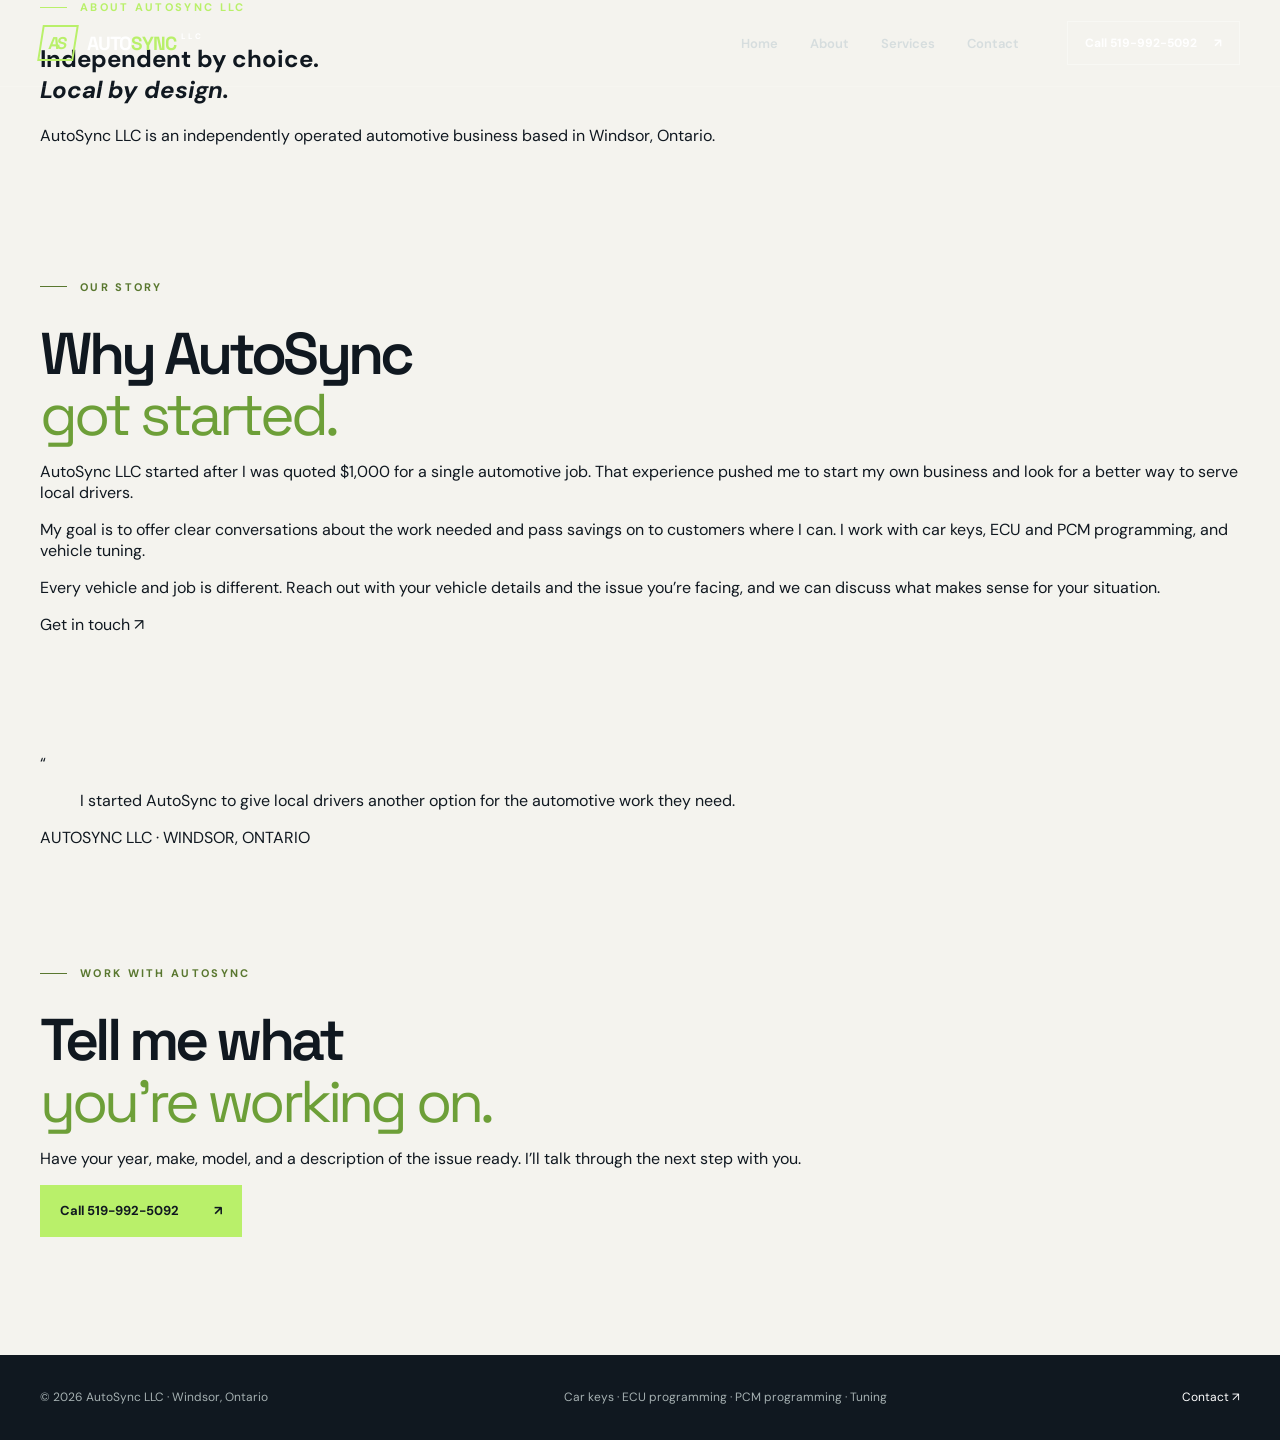
==== about.html @ 74d3ee8d "Add AutoSync site pages (about.html)" ====
<!doctype html>
<html lang="en">
  <head>
    <meta charset="utf-8" />
    <meta name="viewport" content="width=device-width, initial-scale=1" />
    <meta name="theme-color" content="#101820" />
    <meta name="description" content="Meet AutoSync LLC, an independent automotive key, programming, and tuning business based in Windsor, Ontario." />
    <title>About AutoSync LLC | Windsor, Ontario</title>
    <link rel="icon" href="favicon.svg" type="image/svg+xml" />
    <link rel="stylesheet" href="styles.css" />
  </head>
  <body>
    <header class="site-header"><div class="container header-inner"><a class="brand" href="index.html" aria-label="AutoSync LLC home"><span class="brand-mark" aria-hidden="true">A<span>S</span></span><span class="brand-name">AUTO<span>SYNC</span><small>LLC</small></span></a><nav class="site-nav" aria-label="Main navigation"><a href="index.html">Home</a><a href="about.html" aria-current="page">About</a><a href="services.html">Services</a><a href="contact.html">Contact</a></nav><a class="header-call" href="tel:+15199925092">Call 519-992-5092 <span aria-hidden="true">↗</span></a></div></header>
    <main id="top">
      <section class="inner-hero"><div class="container"><p class="eyebrow"><span class="eyebrow-line"></span> ABOUT AUTOSYNC LLC</p><h1>Independent by choice.<br /><em>Local by design.</em></h1><p>AutoSync LLC is an independently operated automotive business based in Windsor, Ontario.</p></div></section>
      <section class="section about-section"><div class="container about-grid"><div><p class="eyebrow dark"><span class="eyebrow-line"></span> OUR STORY</p><h2>Why AutoSync<br /><em>got started.</em></h2></div><div class="about-copy"><p>AutoSync LLC started after I was quoted $1,000 for a single automotive job. That experience pushed me to start my own business and look for a better way to serve local drivers.</p><p>My goal is to offer clear conversations about the work needed and pass savings on to customers where I can. I work with car keys, ECU and PCM programming, and vehicle tuning.</p><p>Every vehicle and job is different. Reach out with your vehicle details and the issue you’re facing, and we can discuss what makes sense for your situation.</p><a class="text-cta" href="contact.html">Get in touch <span aria-hidden="true">↗</span></a></div></div></section>
      <section class="statement-section"><div class="container statement-inner"><span class="statement-mark">“</span><blockquote>I started AutoSync to give local drivers another option for the automotive work they need.</blockquote><span class="statement-credit">AUTOSYNC LLC · WINDSOR, ONTARIO</span></div></section>
      <section class="section next-step"><div class="container next-step-inner"><div><p class="eyebrow dark"><span class="eyebrow-line"></span> WORK WITH AUTOSYNC</p><h2>Tell me what<br /><em>you’re working on.</em></h2></div><div><p>Have your year, make, model, and a description of the issue ready. I’ll talk through the next step with you.</p><a class="button button-primary" href="tel:+15199925092">Call 519-992-5092 <span aria-hidden="true">↗</span></a></div></div></section>
    </main>
    <footer class="site-footer"><div class="container footer-inner"><span>© <span id="year">2026</span> AutoSync LLC · Windsor, Ontario</span><span>Car keys · ECU programming · PCM programming · Tuning</span><a href="contact.html">Contact ↗</a></div></footer>
    <script src="script.js" defer></script>
  </body>
</html>
---- styles.css ----
@import url('https://fonts.googleapis.com/css2?family=DM+Sans:wght@400;500;600;700&family=Space+Grotesk:wght@400;500;600;700&display=swap');

:root{--ink:#101820;--ink-2:#17232d;--paper:#f4f3ee;--line:#d9ddd9;--muted:#5f6a70;--lime:#b9f06a;--white:#fff;font-family:'DM Sans',Arial,sans-serif;color:var(--ink);background:var(--paper);scroll-behavior:smooth}*{box-sizing:border-box}body{margin:0}a{color:inherit;text-decoration:none}button,a{ -webkit-tap-highlight-color:transparent}a:focus-visible{outline:3px solid var(--lime);outline-offset:4px}.container{width:min(1200px,calc(100% - 48px));margin-inline:auto}.site-header{position:absolute;z-index:10;top:0;left:0;right:0;color:var(--white);border-bottom:1px solid rgba(255,255,255,.13)}.header-inner{height:86px;display:flex;align-items:center;gap:48px}.brand{display:flex;align-items:center;gap:11px;flex-shrink:0}.brand-mark{display:flex;align-items:center;justify-content:center;width:36px;height:36px;border:2px solid var(--lime);transform:skew(-9deg);font:700 17px 'Space Grotesk',sans-serif;letter-spacing:-3px;padding-right:3px;color:var(--lime)}.brand-mark span,.brand-name span{color:var(--lime)}.brand-name{font:700 19px 'Space Grotesk',sans-serif;letter-spacing:-1px;white-space:nowrap}.brand-name small{font:700 8px 'DM Sans',sans-serif;letter-spacing:2px;margin-left:5px;vertical-align:top}.site-nav{display:flex;gap:32px;margin-left:auto}.site-nav a{font-size:13px;font-weight:600;color:#d6ddde;transition:color .2s}.site-nav a:hover,.site-footer a:hover{color:var(--lime)}.header-call{font-size:12px;white-space:nowrap;font-weight:700;padding:13px 17px;border:1px solid rgba(255,255,255,.35);transition:background .2s,color .2s}.header-call:hover{background:var(--lime);border-color:var(--lime);color:var(--ink)}.header-call span{margin-left:14px}.hero{min-height:710px;background:var(--ink);color:var(--white);position:relative;overflow:hidden}.hero:after{content:"";position:absolute;inset:0;opacity:.15;background-image:linear-gradient(rgba(185,240,106,.15) 1px,transparent 1px),linear-gradient(90deg,rgba(185,240,106,.15) 1px,transparent 1px);background-size:80px 80px;mask-image:linear-gradient(90deg,transparent 20%,#000 100%);pointer-events:none}.hero-glow{position:absolute;width:800px;height:800px;right:-150px;top:-100px;background:radial-gradient(circle,rgba(115,159,74,.21),transparent 60%)}.hero-inner{position:relative;z-index:1;display:grid;grid-template-columns:1.05fr .95fr;align-items:center;min-height:710px;padding-top:86px}.hero-copy{padding:70px 0 90px}.eyebrow{display:flex;align-items:center;gap:13px;color:var(--lime);font-size:11px;letter-spacing:2.3px;font-weight:700;margin:0 0 29px}.eyebrow-line{width:27px;height:1px;background:currentColor}.eyebrow.dark{color:#59772f}.hero h1,.section h2{font-family:'Space Grotesk',sans-serif;letter-spacing:-.065em;line-height:1.04;font-weight:600;margin:0}.hero h1{font-size:clamp(48px,5.7vw,79px);white-space:nowrap}.hero h1 em,.section h2 em{font-weight:400;font-style:normal;color:var(--lime)}.hero-lede{max-width:510px;color:#afbbbe;font-size:17px;line-height:1.7;margin:30px 0 32px}.hero-actions{display:flex;gap:12px;flex-wrap:wrap}.button{min-height:52px;display:inline-flex;align-items:center;justify-content:space-between;gap:35px;padding:0 20px;font-size:13px;font-weight:700;transition:transform .2s,background .2s}.button:hover{transform:translateY(-3px)}.button-primary{background:var(--lime);color:var(--ink)}.button-primary:hover{background:#d0ff91}.button-outline{border:1px solid #657075;color:var(--white)}.button-outline:hover{background:#25343e}.hero-proof{display:flex;align-items:center;gap:11px;margin-top:60px;color:#a0adb0;font-size:12px}.proof-dot{width:7px;height:7px;border-radius:50%;background:var(--lime);box-shadow:0 0 0 5px rgba(185,240,106,.13)}.hero-art{height:500px;position:relative;display:grid;place-items:center}.art-orbit{position:absolute;border:1px solid rgba(185,240,106,.17);border-radius:50%;transform:rotate(-22deg)}.orbit-one{width:365px;height:365px}.orbit-two{width:525px;height:525px}.art-chip{width:260px;height:260px;display:grid;place-items:center;background:linear-gradient(135deg,#33454c,#16242d 68%);border:1px solid #5d7568;box-shadow:0 25px 80px #071014,0 0 0 18px rgba(185,240,106,.025);transform:rotate(-12deg);position:relative}.art-chip:before,.art-chip:after{content:"";position:absolute;inset:-11px 44px;border-top:5px dashed #8ead81;border-bottom:5px dashed #8ead81;opacity:.55}.art-chip:after{transform:rotate(90deg)}.chip-core{width:175px;height:175px;display:grid;place-items:center;border:1px solid #48634d;background:linear-gradient(145deg,#1d3333,#101b22);box-shadow:inset 0 0 35px rgba(185,240,106,.08)}.chip-core>span{font:700 68px 'Space Grotesk',sans-serif;letter-spacing:-24px;padding-right:21px;color:#d5e2d1}.chip-core>span span{color:var(--lime)}.art-label{position:absolute;background:#24343a;border:1px solid #4f695f;color:#d9e7dc;padding:12px 17px;font:700 11px 'Space Grotesk',sans-serif;letter-spacing:1.3px;box-shadow:0 15px 35px rgba(0,0,0,.2)}.label-icon{color:var(--lime);font-size:18px;vertical-align:-2px;margin-right:10px}.label-one{top:95px;right:-10px}.label-two{bottom:100px;left:-15px}.art-coordinate{position:absolute;bottom:0;right:5px;color:#829394;font:10px 'Space Grotesk',sans-serif;letter-spacing:2px}.section{padding:118px 0}.section-heading{display:flex;justify-content:space-between;align-items:end;gap:60px;margin-bottom:45px}.section h2{font-size:clamp(38px,4.6vw,61px)}.section h2 em{color:#6d9f38}.section-heading>p{max-width:410px;color:var(--muted);line-height:1.75;font-size:15px;margin:0 0 4px}.service-grid{display:grid;grid-template-columns:repeat(4,1fr);gap:16px}.service-card{min-height:350px;background:#fff;border:1px solid #e3e6e1;padding:30px;display:flex;flex-direction:column;transition:transform .2s,box-shadow .2s}.service-card:hover{transform:translateY(-5px);box-shadow:0 20px 40px rgba(16,24,32,.08)}.service-num{color:#87948b;font:12px 'Space Grotesk',sans-serif;letter-spacing:1px}.service-symbol{margin:31px 0 26px;width:62px;height:62px;display:grid;place-items:center;border:1px solid #c9dcc2;background:#f4faee;color:#668d46;font-size:31px;font-family:'Space Grotesk',sans-serif}.service-card h3{font:600 26px 'Space Grotesk',sans-serif;letter-spacing:-1px;margin:0 0 12px}.service-card p{font-size:14px;line-height:1.65;color:var(--muted);margin:0 0 24px}.service-card a{margin-top:auto;font-size:13px;font-weight:700;display:flex;justify-content:space-between;border-top:1px solid #e7ebe6;padding-top:17px}.service-card a:hover{color:#5b8c27}.process{background:var(--ink-2);color:#fff}.process-inner{display:grid;grid-template-columns:1fr 1fr;gap:100px}.process h2 em{color:var(--lime)}.process-lede{color:#b2bec0;max-width:390px;line-height:1.7;margin-top:27px}.steps{list-style:none;padding:0;margin:0}.steps li{display:grid;grid-template-columns:54px 1fr;gap:22px;border-bottom:1px solid #38464c;padding:23px 0 27px}.steps li:first-child{padding-top:0}.steps li>span{color:var(--lime);font:500 14px 'Space Grotesk',sans-serif;padding-top:4px}.steps h3{font:600 20px 'Space Grotesk',sans-serif;margin:0 0 8px}.steps p{color:#aebbbd;font-size:14px;line-height:1.6;margin:0}.contact-inner{display:grid;grid-template-columns:1fr 1fr;gap:90px;align-items:center}.contact h2{margin-bottom:24px}.contact p:not(.eyebrow){color:var(--muted);line-height:1.7;max-width:370px}.contact-card{background:#fff;border:1px solid #dfe5db;padding:34px 35px 15px;box-shadow:20px 20px 0 #e6eddf}.contact-card-label{font-size:11px;font-weight:700;letter-spacing:2px;color:#668d46;display:block;margin-bottom:18px}.contact-link{display:grid;grid-template-columns:1fr auto;gap:4px 15px;padding:23px 0;border-top:1px solid #e5e9e3;overflow-wrap:anywhere}.contact-link span{grid-column:1;color:#6d777b;font-size:12px}.contact-link strong{font:600 clamp(18px,2.1vw,27px) 'Space Grotesk',sans-serif;letter-spacing:-1px}.contact-link b{grid-column:2;grid-row:1/3;align-self:center;font-size:20px;font-weight:400}.contact-link:hover{color:#598c28}.site-footer{background:#101820;color:#a5b0b1}.footer-inner{min-height:85px;display:flex;align-items:center;justify-content:space-between;gap:15px;font-size:12px}.footer-inner a{color:#fff;white-space:nowrap}
@media(max-width:1050px){.service-grid{grid-template-columns:repeat(2,1fr)}.site-nav{gap:18px}.hero h1{font-size:clamp(46px,5.5vw,64px)}.hero-art{transform:scale(.82);transform-origin:center}.process-inner,.contact-inner{gap:50px}}@media(max-width:760px){.container{width:min(100% - 36px,600px)}.header-inner{height:72px}.site-header{position:absolute}.site-nav{display:none}.header-call{margin-left:auto;padding:10px;font-size:0}.header-call span{font-size:18px;margin:0}.hero{min-height:0}.hero-inner{min-height:0;display:flex;flex-direction:column;padding-top:72px}.hero-copy{padding:76px 0 20px;align-self:stretch}.hero h1{font-size:clamp(45px,9vw,70px);white-space:normal}.hero-lede{font-size:16px}.hero-proof{margin-top:35px}.hero-art{height:340px;width:100%;transform:scale(.7);margin:-10px 0 -45px}.art-coordinate{display:none}.section{padding:78px 0}.section-heading,.process-inner,.contact-inner{display:block}.section-heading>p{margin-top:25px}.service-grid{grid-template-columns:1fr}.service-card{min-height:0}.process .steps{margin-top:50px}.contact-card{margin:40px 20px 10px 0}.footer-inner{padding:25px 0;flex-wrap:wrap}.footer-inner span:nth-child(2){order:3;flex-basis:100%}}@media(max-width:420px){.brand-name{font-size:16px}.hero h1{font-size:43px}.hero-art{transform:scale(.58);margin:-30px 0 -70px}.button{width:100%}.contact-card{padding:24px 23px 5px}.contact-link strong{font-size:17px}}
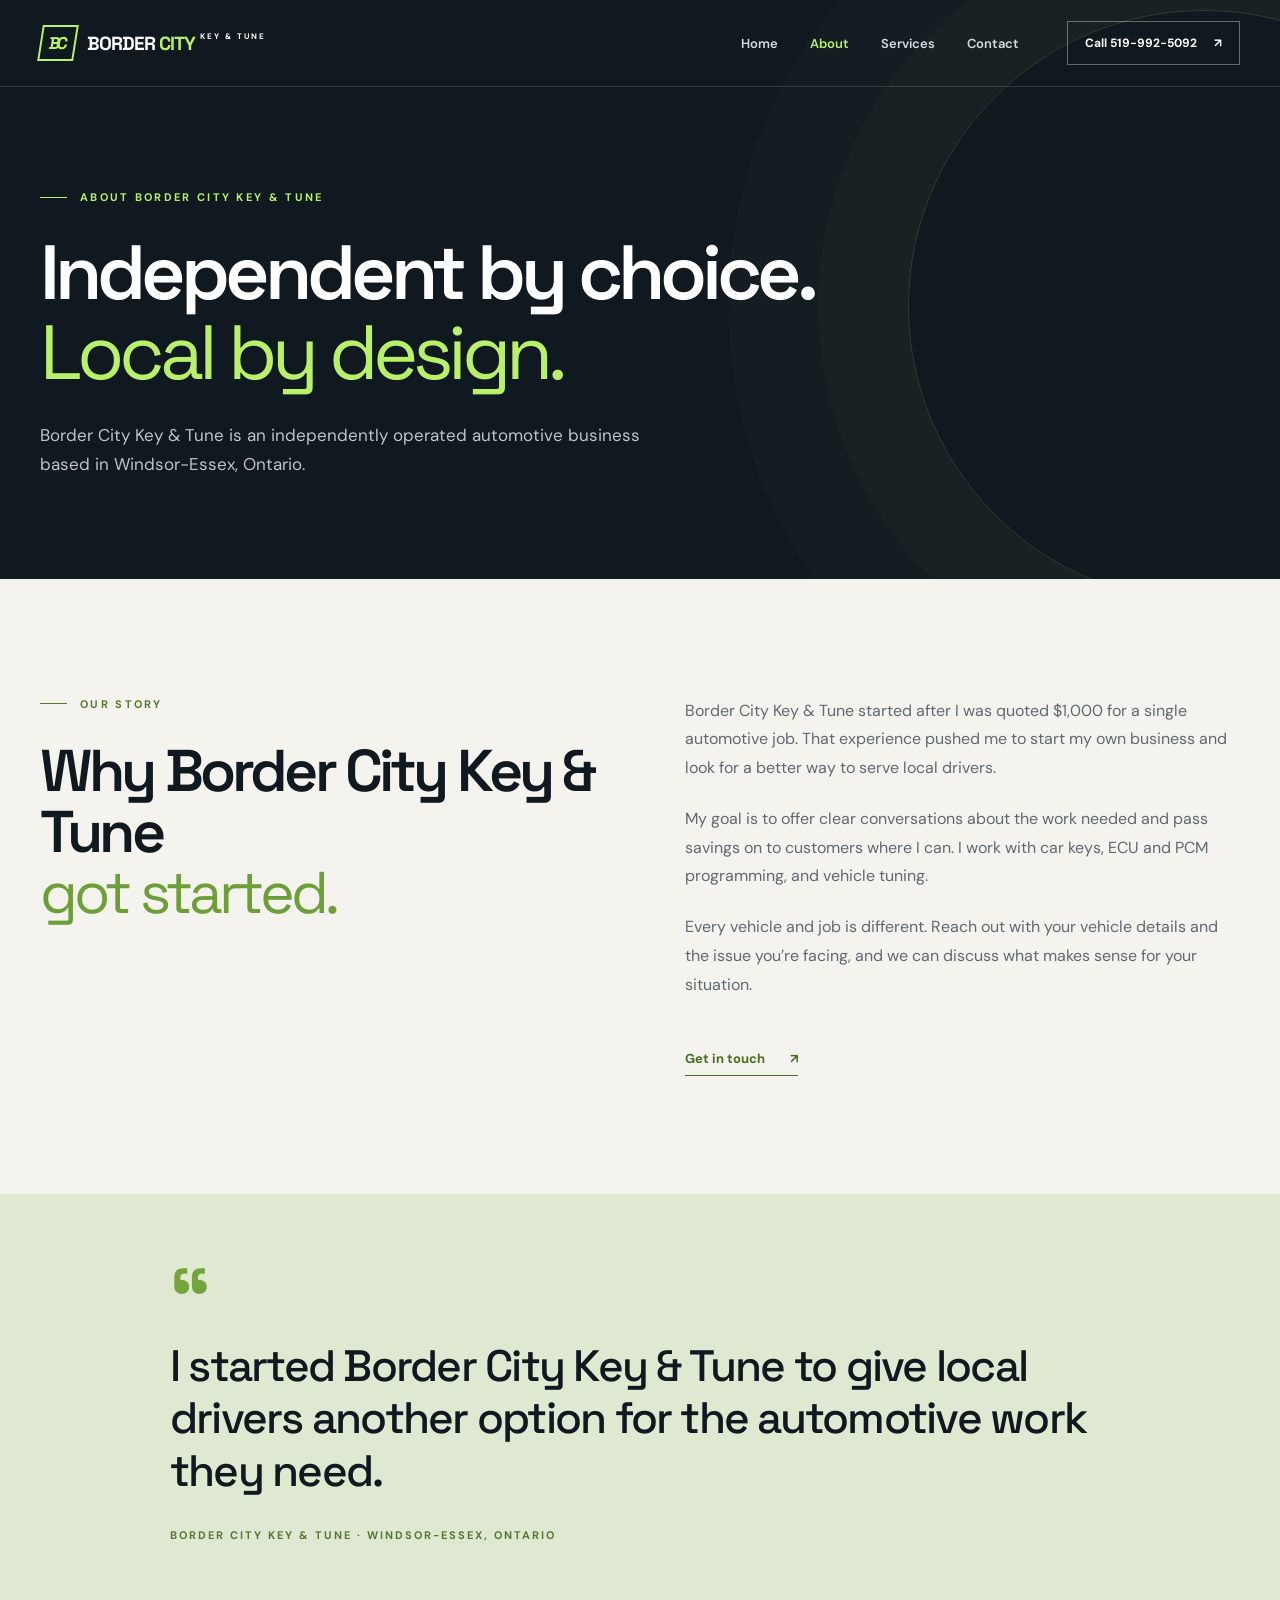
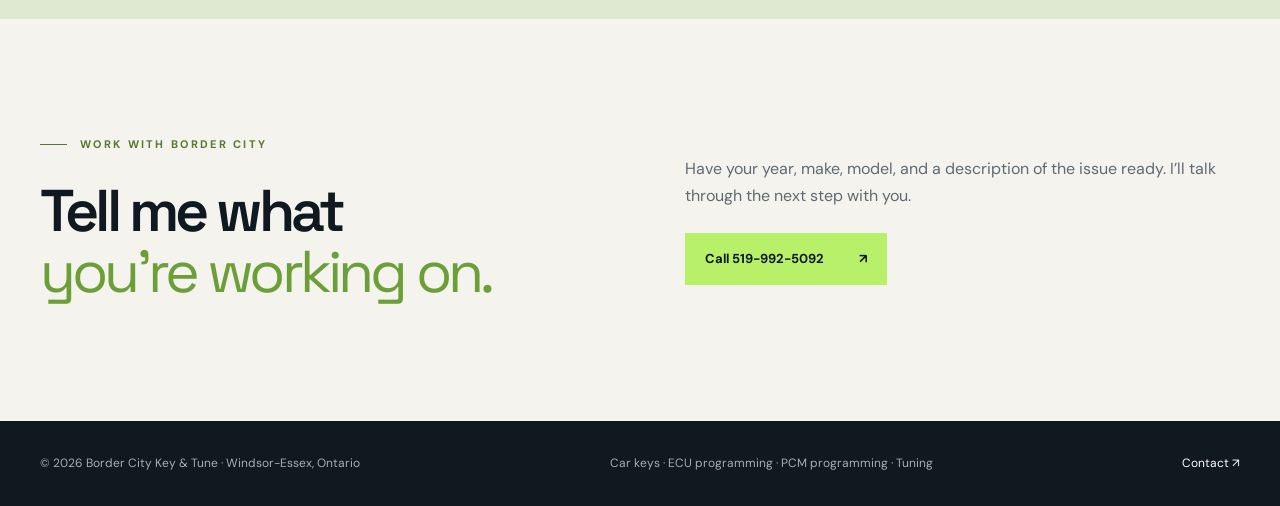
==== commit c37eafb4: "Rebrand as Border City Key and Tune (about.html)" ====
--- a/about.html
+++ b/about.html
@@ -1,24 +1,24 @@
-<!doctype html>
-<html lang="en">
-  <head>
-    <meta charset="utf-8" />
-    <meta name="viewport" content="width=device-width, initial-scale=1" />
-    <meta name="theme-color" content="#101820" />
-    <meta name="description" content="Meet AutoSync LLC, an independent automotive key, programming, and tuning business based in Windsor, Ontario." />
-    <title>About AutoSync LLC | Windsor, Ontario</title>
-    <link rel="icon" href="favicon.svg" type="image/svg+xml" />
-    <link rel="stylesheet" href="styles.css" />
-  </head>
-  <body>
-    <header class="site-header"><div class="container header-inner"><a class="brand" href="index.html" aria-label="AutoSync LLC home"><span class="brand-mark" aria-hidden="true">A<span>S</span></span><span class="brand-name">AUTO<span>SYNC</span><small>LLC</small></span></a><nav class="site-nav" aria-label="Main navigation"><a href="index.html">Home</a><a href="about.html" aria-current="page">About</a><a href="services.html">Services</a><a href="contact.html">Contact</a></nav><a class="header-call" href="tel:+15199925092">Call 519-992-5092 <span aria-hidden="true">↗</span></a></div></header>
-    <main id="top">
-      <section class="inner-hero"><div class="container"><p class="eyebrow"><span class="eyebrow-line"></span> ABOUT AUTOSYNC LLC</p><h1>Independent by choice.<br /><em>Local by design.</em></h1><p>AutoSync LLC is an independently operated automotive business based in Windsor, Ontario.</p></div></section>
-      <section class="section about-section"><div class="container about-grid"><div><p class="eyebrow dark"><span class="eyebrow-line"></span> OUR STORY</p><h2>Why AutoSync<br /><em>got started.</em></h2></div><div class="about-copy"><p>AutoSync LLC started after I was quoted $1,000 for a single automotive job. That experience pushed me to start my own business and look for a better way to serve local drivers.</p><p>My goal is to offer clear conversations about the work needed and pass savings on to customers where I can. I work with car keys, ECU and PCM programming, and vehicle tuning.</p><p>Every vehicle and job is different. Reach out with your vehicle details and the issue you’re facing, and we can discuss what makes sense for your situation.</p><a class="text-cta" href="contact.html">Get in touch <span aria-hidden="true">↗</span></a></div></div></section>
-      <section class="statement-section"><div class="container statement-inner"><span class="statement-mark">“</span><blockquote>I started AutoSync to give local drivers another option for the automotive work they need.</blockquote><span class="statement-credit">AUTOSYNC LLC · WINDSOR, ONTARIO</span></div></section>
-      <section class="section next-step"><div class="container next-step-inner"><div><p class="eyebrow dark"><span class="eyebrow-line"></span> WORK WITH AUTOSYNC</p><h2>Tell me what<br /><em>you’re working on.</em></h2></div><div><p>Have your year, make, model, and a description of the issue ready. I’ll talk through the next step with you.</p><a class="button button-primary" href="tel:+15199925092">Call 519-992-5092 <span aria-hidden="true">↗</span></a></div></div></section>
-    </main>
-    <footer class="site-footer"><div class="container footer-inner"><span>© <span id="year">2026</span> AutoSync LLC · Windsor, Ontario</span><span>Car keys · ECU programming · PCM programming · Tuning</span><a href="contact.html">Contact ↗</a></div></footer>
-    <script src="script.js" defer></script>
-  </body>
-</html>
+<!doctype html>
+<html lang="en">
+  <head>
+    <meta charset="utf-8" />
+    <meta name="viewport" content="width=device-width, initial-scale=1" />
+    <meta name="theme-color" content="#101820" />
+    <meta name="description" content="Meet Border City Key &amp; Tune, an independent automotive key, programming, and tuning business based in Windsor-Essex, Ontario." />
+    <title>About Border City Key &amp; Tune | Windsor-Essex, Ontario</title>
+    <link rel="icon" href="favicon.svg" type="image/svg+xml" />
+    <link rel="stylesheet" href="styles.css" />
+  </head>
+  <body>
+    <header class="site-header"><div class="container header-inner"><a class="brand" href="index.html" aria-label="Border City Key &amp; Tune home"><span class="brand-mark" aria-hidden="true">B<span>C</span></span><span class="brand-name">BORDER <span>CITY</span><small>KEY &amp; TUNE</small></span></a><nav class="site-nav" aria-label="Main navigation"><a href="index.html">Home</a><a href="about.html" aria-current="page">About</a><a href="services.html">Services</a><a href="contact.html">Contact</a></nav><a class="header-call" href="tel:+15199925092">Call 519-992-5092 <span aria-hidden="true">↗</span></a></div></header>
+    <main id="top">
+      <section class="inner-hero"><div class="container"><p class="eyebrow"><span class="eyebrow-line"></span> ABOUT BORDER CITY KEY & TUNE</p><h1>Independent by choice.<br /><em>Local by design.</em></h1><p>Border City Key &amp; Tune is an independently operated automotive business based in Windsor-Essex, Ontario.</p></div></section>
+      <section class="section about-section"><div class="container about-grid"><div><p class="eyebrow dark"><span class="eyebrow-line"></span> OUR STORY</p><h2>Why Border City Key &amp; Tune<br /><em>got started.</em></h2></div><div class="about-copy"><p>Border City Key &amp; Tune started after I was quoted $1,000 for a single automotive job. That experience pushed me to start my own business and look for a better way to serve local drivers.</p><p>My goal is to offer clear conversations about the work needed and pass savings on to customers where I can. I work with car keys, ECU and PCM programming, and vehicle tuning.</p><p>Every vehicle and job is different. Reach out with your vehicle details and the issue you’re facing, and we can discuss what makes sense for your situation.</p><a class="text-cta" href="contact.html">Get in touch <span aria-hidden="true">↗</span></a></div></div></section>
+      <section class="statement-section"><div class="container statement-inner"><span class="statement-mark">“</span><blockquote>I started Border City Key &amp; Tune to give local drivers another option for the automotive work they need.</blockquote><span class="statement-credit">BORDER CITY KEY & TUNE · WINDSOR-ESSEX, ONTARIO</span></div></section>
+      <section class="section next-step"><div class="container next-step-inner"><div><p class="eyebrow dark"><span class="eyebrow-line"></span> WORK WITH BORDER CITY</p><h2>Tell me what<br /><em>you’re working on.</em></h2></div><div><p>Have your year, make, model, and a description of the issue ready. I’ll talk through the next step with you.</p><a class="button button-primary" href="tel:+15199925092">Call 519-992-5092 <span aria-hidden="true">↗</span></a></div></div></section>
+    </main>
+    <footer class="site-footer"><div class="container footer-inner"><span>© <span id="year">2026</span> Border City Key &amp; Tune · Windsor-Essex, Ontario</span><span>Car keys · ECU programming · PCM programming · Tuning</span><a href="contact.html">Contact ↗</a></div></footer>
+    <script src="script.js" defer></script>
+  </body>
+</html>
 
--- a/styles.css
+++ b/styles.css
@@ -3,3 +3,8 @@
 :root{--ink:#101820;--ink-2:#17232d;--paper:#f4f3ee;--line:#d9ddd9;--muted:#5f6a70;--lime:#b9f06a;--white:#fff;font-family:'DM Sans',Arial,sans-serif;color:var(--ink);background:var(--paper);scroll-behavior:smooth}*{box-sizing:border-box}body{margin:0}a{color:inherit;text-decoration:none}button,a{ -webkit-tap-highlight-color:transparent}a:focus-visible{outline:3px solid var(--lime);outline-offset:4px}.container{width:min(1200px,calc(100% - 48px));margin-inline:auto}.site-header{position:absolute;z-index:10;top:0;left:0;right:0;color:var(--white);border-bottom:1px solid rgba(255,255,255,.13)}.header-inner{height:86px;display:flex;align-items:center;gap:48px}.brand{display:flex;align-items:center;gap:11px;flex-shrink:0}.brand-mark{display:flex;align-items:center;justify-content:center;width:36px;height:36px;border:2px solid var(--lime);transform:skew(-9deg);font:700 17px 'Space Grotesk',sans-serif;letter-spacing:-3px;padding-right:3px;color:var(--lime)}.brand-mark span,.brand-name span{color:var(--lime)}.brand-name{font:700 19px 'Space Grotesk',sans-serif;letter-spacing:-1px;white-space:nowrap}.brand-name small{font:700 8px 'DM Sans',sans-serif;letter-spacing:2px;margin-left:5px;vertical-align:top}.site-nav{display:flex;gap:32px;margin-left:auto}.site-nav a{font-size:13px;font-weight:600;color:#d6ddde;transition:color .2s}.site-nav a:hover,.site-footer a:hover{color:var(--lime)}.header-call{font-size:12px;white-space:nowrap;font-weight:700;padding:13px 17px;border:1px solid rgba(255,255,255,.35);transition:background .2s,color .2s}.header-call:hover{background:var(--lime);border-color:var(--lime);color:var(--ink)}.header-call span{margin-left:14px}.hero{min-height:710px;background:var(--ink);color:var(--white);position:relative;overflow:hidden}.hero:after{content:"";position:absolute;inset:0;opacity:.15;background-image:linear-gradient(rgba(185,240,106,.15) 1px,transparent 1px),linear-gradient(90deg,rgba(185,240,106,.15) 1px,transparent 1px);background-size:80px 80px;mask-image:linear-gradient(90deg,transparent 20%,#000 100%);pointer-events:none}.hero-glow{position:absolute;width:800px;height:800px;right:-150px;top:-100px;background:radial-gradient(circle,rgba(115,159,74,.21),transparent 60%)}.hero-inner{position:relative;z-index:1;display:grid;grid-template-columns:1.05fr .95fr;align-items:center;min-height:710px;padding-top:86px}.hero-copy{padding:70px 0 90px}.eyebrow{display:flex;align-items:center;gap:13px;color:var(--lime);font-size:11px;letter-spacing:2.3px;font-weight:700;margin:0 0 29px}.eyebrow-line{width:27px;height:1px;background:currentColor}.eyebrow.dark{color:#59772f}.hero h1,.section h2{font-family:'Space Grotesk',sans-serif;letter-spacing:-.065em;line-height:1.04;font-weight:600;margin:0}.hero h1{font-size:clamp(48px,5.7vw,79px);white-space:nowrap}.hero h1 em,.section h2 em{font-weight:400;font-style:normal;color:var(--lime)}.hero-lede{max-width:510px;color:#afbbbe;font-size:17px;line-height:1.7;margin:30px 0 32px}.hero-actions{display:flex;gap:12px;flex-wrap:wrap}.button{min-height:52px;display:inline-flex;align-items:center;justify-content:space-between;gap:35px;padding:0 20px;font-size:13px;font-weight:700;transition:transform .2s,background .2s}.button:hover{transform:translateY(-3px)}.button-primary{background:var(--lime);color:var(--ink)}.button-primary:hover{background:#d0ff91}.button-outline{border:1px solid #657075;color:var(--white)}.button-outline:hover{background:#25343e}.hero-proof{display:flex;align-items:center;gap:11px;margin-top:60px;color:#a0adb0;font-size:12px}.proof-dot{width:7px;height:7px;border-radius:50%;background:var(--lime);box-shadow:0 0 0 5px rgba(185,240,106,.13)}.hero-art{height:500px;position:relative;display:grid;place-items:center}.art-orbit{position:absolute;border:1px solid rgba(185,240,106,.17);border-radius:50%;transform:rotate(-22deg)}.orbit-one{width:365px;height:365px}.orbit-two{width:525px;height:525px}.art-chip{width:260px;height:260px;display:grid;place-items:center;background:linear-gradient(135deg,#33454c,#16242d 68%);border:1px solid #5d7568;box-shadow:0 25px 80px #071014,0 0 0 18px rgba(185,240,106,.025);transform:rotate(-12deg);position:relative}.art-chip:before,.art-chip:after{content:"";position:absolute;inset:-11px 44px;border-top:5px dashed #8ead81;border-bottom:5px dashed #8ead81;opacity:.55}.art-chip:after{transform:rotate(90deg)}.chip-core{width:175px;height:175px;display:grid;place-items:center;border:1px solid #48634d;background:linear-gradient(145deg,#1d3333,#101b22);box-shadow:inset 0 0 35px rgba(185,240,106,.08)}.chip-core>span{font:700 68px 'Space Grotesk',sans-serif;letter-spacing:-24px;padding-right:21px;color:#d5e2d1}.chip-core>span span{color:var(--lime)}.art-label{position:absolute;background:#24343a;border:1px solid #4f695f;color:#d9e7dc;padding:12px 17px;font:700 11px 'Space Grotesk',sans-serif;letter-spacing:1.3px;box-shadow:0 15px 35px rgba(0,0,0,.2)}.label-icon{color:var(--lime);font-size:18px;vertical-align:-2px;margin-right:10px}.label-one{top:95px;right:-10px}.label-two{bottom:100px;left:-15px}.art-coordinate{position:absolute;bottom:0;right:5px;color:#829394;font:10px 'Space Grotesk',sans-serif;letter-spacing:2px}.section{padding:118px 0}.section-heading{display:flex;justify-content:space-between;align-items:end;gap:60px;margin-bottom:45px}.section h2{font-size:clamp(38px,4.6vw,61px)}.section h2 em{color:#6d9f38}.section-heading>p{max-width:410px;color:var(--muted);line-height:1.75;font-size:15px;margin:0 0 4px}.service-grid{display:grid;grid-template-columns:repeat(4,1fr);gap:16px}.service-card{min-height:350px;background:#fff;border:1px solid #e3e6e1;padding:30px;display:flex;flex-direction:column;transition:transform .2s,box-shadow .2s}.service-card:hover{transform:translateY(-5px);box-shadow:0 20px 40px rgba(16,24,32,.08)}.service-num{color:#87948b;font:12px 'Space Grotesk',sans-serif;letter-spacing:1px}.service-symbol{margin:31px 0 26px;width:62px;height:62px;display:grid;place-items:center;border:1px solid #c9dcc2;background:#f4faee;color:#668d46;font-size:31px;font-family:'Space Grotesk',sans-serif}.service-card h3{font:600 26px 'Space Grotesk',sans-serif;letter-spacing:-1px;margin:0 0 12px}.service-card p{font-size:14px;line-height:1.65;color:var(--muted);margin:0 0 24px}.service-card a{margin-top:auto;font-size:13px;font-weight:700;display:flex;justify-content:space-between;border-top:1px solid #e7ebe6;padding-top:17px}.service-card a:hover{color:#5b8c27}.process{background:var(--ink-2);color:#fff}.process-inner{display:grid;grid-template-columns:1fr 1fr;gap:100px}.process h2 em{color:var(--lime)}.process-lede{color:#b2bec0;max-width:390px;line-height:1.7;margin-top:27px}.steps{list-style:none;padding:0;margin:0}.steps li{display:grid;grid-template-columns:54px 1fr;gap:22px;border-bottom:1px solid #38464c;padding:23px 0 27px}.steps li:first-child{padding-top:0}.steps li>span{color:var(--lime);font:500 14px 'Space Grotesk',sans-serif;padding-top:4px}.steps h3{font:600 20px 'Space Grotesk',sans-serif;margin:0 0 8px}.steps p{color:#aebbbd;font-size:14px;line-height:1.6;margin:0}.contact-inner{display:grid;grid-template-columns:1fr 1fr;gap:90px;align-items:center}.contact h2{margin-bottom:24px}.contact p:not(.eyebrow){color:var(--muted);line-height:1.7;max-width:370px}.contact-card{background:#fff;border:1px solid #dfe5db;padding:34px 35px 15px;box-shadow:20px 20px 0 #e6eddf}.contact-card-label{font-size:11px;font-weight:700;letter-spacing:2px;color:#668d46;display:block;margin-bottom:18px}.contact-link{display:grid;grid-template-columns:1fr auto;gap:4px 15px;padding:23px 0;border-top:1px solid #e5e9e3;overflow-wrap:anywhere}.contact-link span{grid-column:1;color:#6d777b;font-size:12px}.contact-link strong{font:600 clamp(18px,2.1vw,27px) 'Space Grotesk',sans-serif;letter-spacing:-1px}.contact-link b{grid-column:2;grid-row:1/3;align-self:center;font-size:20px;font-weight:400}.contact-link:hover{color:#598c28}.site-footer{background:#101820;color:#a5b0b1}.footer-inner{min-height:85px;display:flex;align-items:center;justify-content:space-between;gap:15px;font-size:12px}.footer-inner a{color:#fff;white-space:nowrap}
 @media(max-width:1050px){.service-grid{grid-template-columns:repeat(2,1fr)}.site-nav{gap:18px}.hero h1{font-size:clamp(46px,5.5vw,64px)}.hero-art{transform:scale(.82);transform-origin:center}.process-inner,.contact-inner{gap:50px}}@media(max-width:760px){.container{width:min(100% - 36px,600px)}.header-inner{height:72px}.site-header{position:absolute}.site-nav{display:none}.header-call{margin-left:auto;padding:10px;font-size:0}.header-call span{font-size:18px;margin:0}.hero{min-height:0}.hero-inner{min-height:0;display:flex;flex-direction:column;padding-top:72px}.hero-copy{padding:76px 0 20px;align-self:stretch}.hero h1{font-size:clamp(45px,9vw,70px);white-space:normal}.hero-lede{font-size:16px}.hero-proof{margin-top:35px}.hero-art{height:340px;width:100%;transform:scale(.7);margin:-10px 0 -45px}.art-coordinate{display:none}.section{padding:78px 0}.section-heading,.process-inner,.contact-inner{display:block}.section-heading>p{margin-top:25px}.service-grid{grid-template-columns:1fr}.service-card{min-height:0}.process .steps{margin-top:50px}.contact-card{margin:40px 20px 10px 0}.footer-inner{padding:25px 0;flex-wrap:wrap}.footer-inner span:nth-child(2){order:3;flex-basis:100%}}@media(max-width:420px){.brand-name{font-size:16px}.hero h1{font-size:43px}.hero-art{transform:scale(.58);margin:-30px 0 -70px}.button{width:100%}.contact-card{padding:24px 23px 5px}.contact-link strong{font-size:17px}}
 
+/* Multipage layout */
+.site-nav a[aria-current="page"]{color:var(--lime)}
+.story-strip{background:#e7eddc;border-bottom:1px solid #d8e1ca}.story-strip-inner{display:flex;align-items:center;justify-content:space-between;gap:30px;padding:26px 0}.story-strip p{font:500 17px/1.5 'Space Grotesk',sans-serif;letter-spacing:-.4px;margin:0;max-width:760px}.story-strip a,.text-cta{display:inline-flex;align-items:center;gap:25px;font-size:13px;font-weight:700;color:#466e21;white-space:nowrap}.story-strip a:hover,.text-cta:hover{color:#243f0a}.text-cta{margin-top:28px;border-bottom:1px solid currentColor;padding-bottom:8px}.inner-hero{background:var(--ink);color:#fff;padding:190px 0 100px;position:relative;overflow:hidden}.inner-hero:after{content:"";position:absolute;width:590px;height:590px;border:1px solid rgba(185,240,106,.17);border-radius:50%;right:-220px;top:10px;box-shadow:0 0 0 90px rgba(185,240,106,.025),0 0 0 180px rgba(185,240,106,.018);pointer-events:none}.inner-hero .container{position:relative;z-index:1}.inner-hero h1{font:600 clamp(47px,6vw,78px)/1.04 'Space Grotesk',sans-serif;letter-spacing:-.065em;margin:0}.inner-hero h1 em{font-style:normal;font-weight:400;color:var(--lime)}.inner-hero p:not(.eyebrow){max-width:620px;color:#bac6c8;font-size:17px;line-height:1.7;margin:28px 0 0}.about-grid,.next-step-inner,.contact-page-grid{display:grid;grid-template-columns:1fr 1fr;gap:90px}.about-copy p{color:var(--muted);line-height:1.8;font-size:16px;margin:0 0 22px}.statement-section{background:#dfe9d2;padding:75px 0}.statement-inner{max-width:940px}.statement-mark{font:700 80px 'Space Grotesk',sans-serif;color:#75a33d;line-height:.7}.statement-inner blockquote{font:500 clamp(27px,3.5vw,44px)/1.2 'Space Grotesk',sans-serif;letter-spacing:-.04em;margin:10px 0 25px}.statement-credit{font-size:11px;letter-spacing:2px;font-weight:700;color:#567733}.next-step-inner{align-items:center}.next-step-inner p:not(.eyebrow){color:var(--muted);line-height:1.7;margin:0 0 24px}.detail-list{display:grid;grid-template-columns:repeat(2,1fr);gap:16px}.detail-list article{background:#fff;border:1px solid #e3e6e1;padding:35px;min-height:225px}.detail-num{font:700 11px 'Space Grotesk',sans-serif;letter-spacing:1.4px;color:#668d46}.detail-list h3{font:600 27px 'Space Grotesk',sans-serif;letter-spacing:-1px;margin:25px 0 10px}.detail-list p{color:var(--muted);font-size:15px;line-height:1.7;margin:0;max-width:430px}.contact-page-grid{align-items:center}.contact-page-grid>div:first-child>p:not(.eyebrow){color:var(--muted);line-height:1.7;max-width:400px}.contact-location{border-top:1px solid #e5e9e3;padding:23px 0;display:flex;flex-direction:column;gap:6px}.contact-location span{color:#6d777b;font-size:12px}.contact-location strong{font:600 22px 'Space Grotesk',sans-serif;letter-spacing:-.5px}
+@media(max-width:760px){.header-inner{height:auto;min-height:72px;flex-wrap:wrap;gap:10px;padding:13px 0 11px}.site-nav{display:flex;order:3;width:100%;gap:22px;margin:1px 0 0;overflow-x:auto}.site-nav a{font-size:12px;white-space:nowrap}.hero-inner{padding-top:111px}.inner-hero{padding:205px 0 75px}.inner-hero h1{font-size:clamp(43px,9vw,66px)}.story-strip-inner{display:block}.story-strip a{margin-top:14px}.about-grid,.next-step-inner,.contact-page-grid{display:block}.about-copy,.next-step-inner>div+div,.contact-page-grid .contact-card{margin-top:35px}.detail-list{grid-template-columns:1fr}.detail-list article{min-height:0}.statement-section{padding:65px 0}}
+
